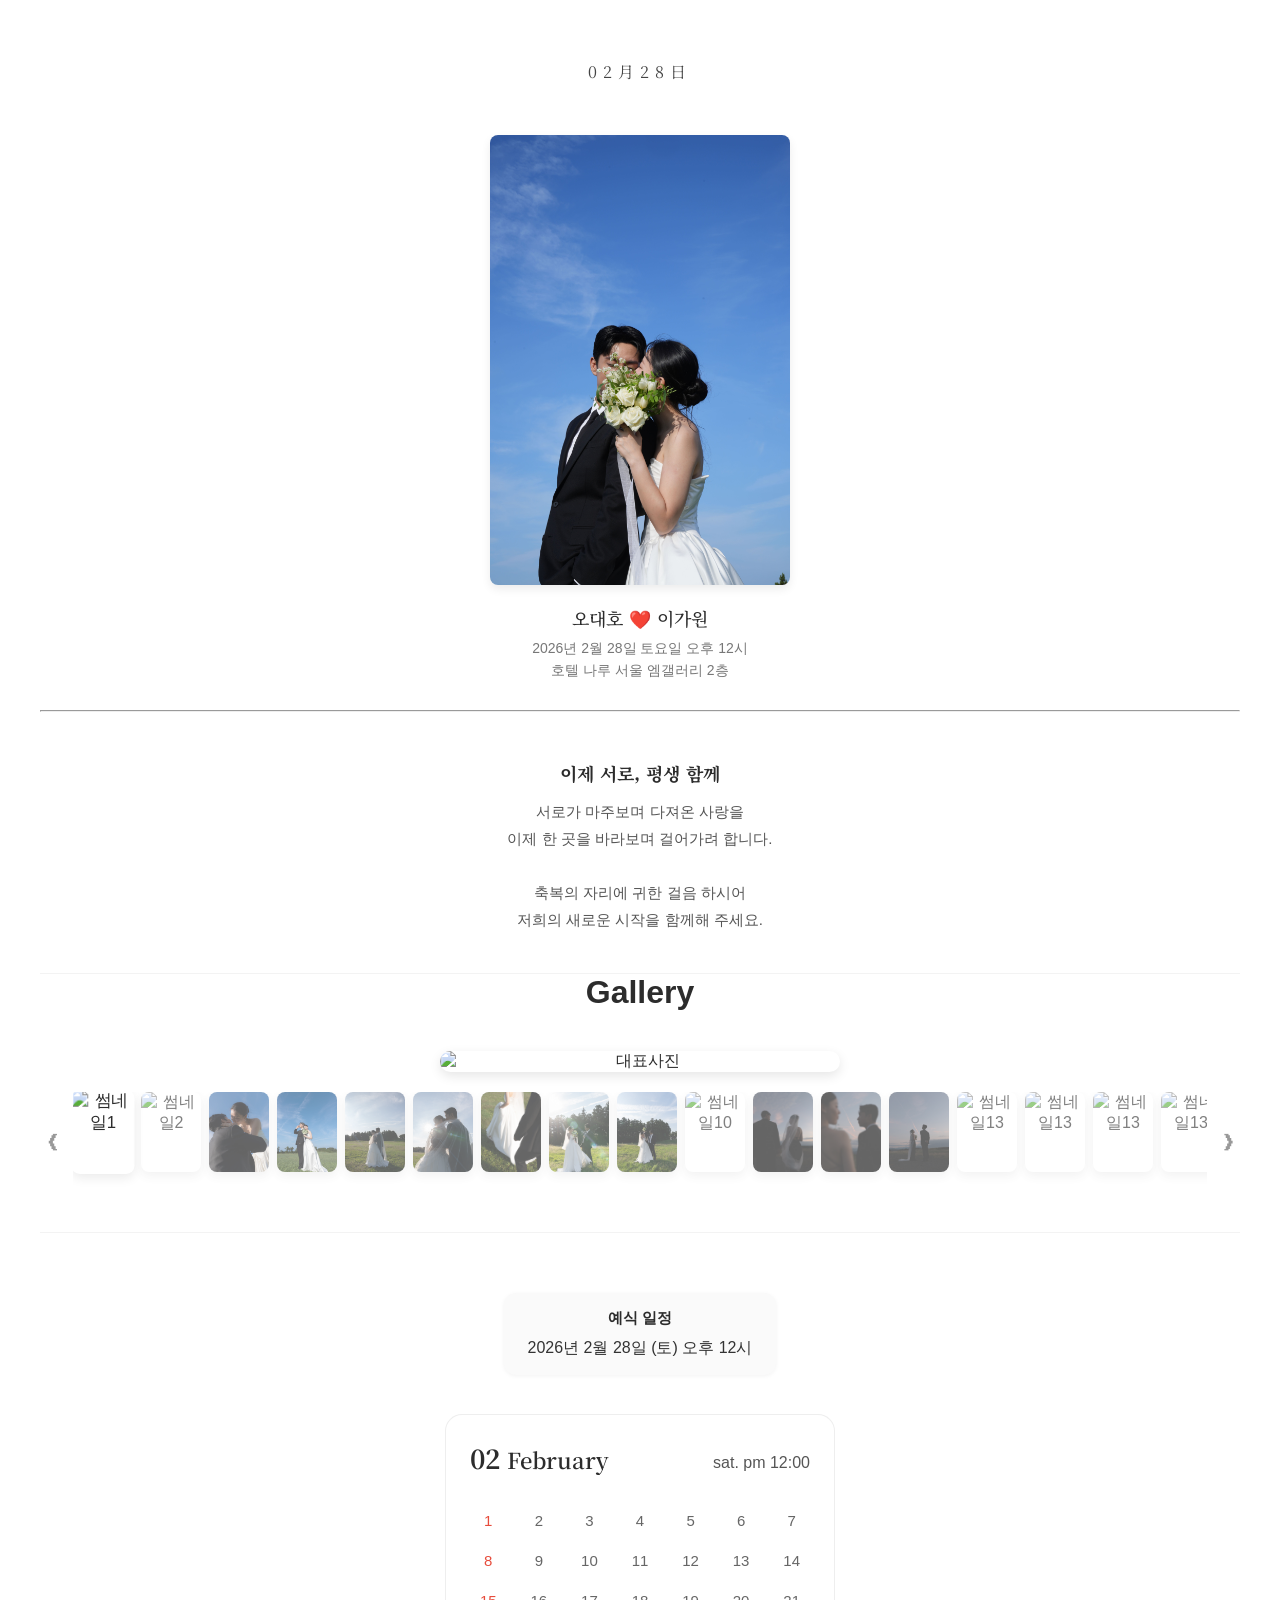
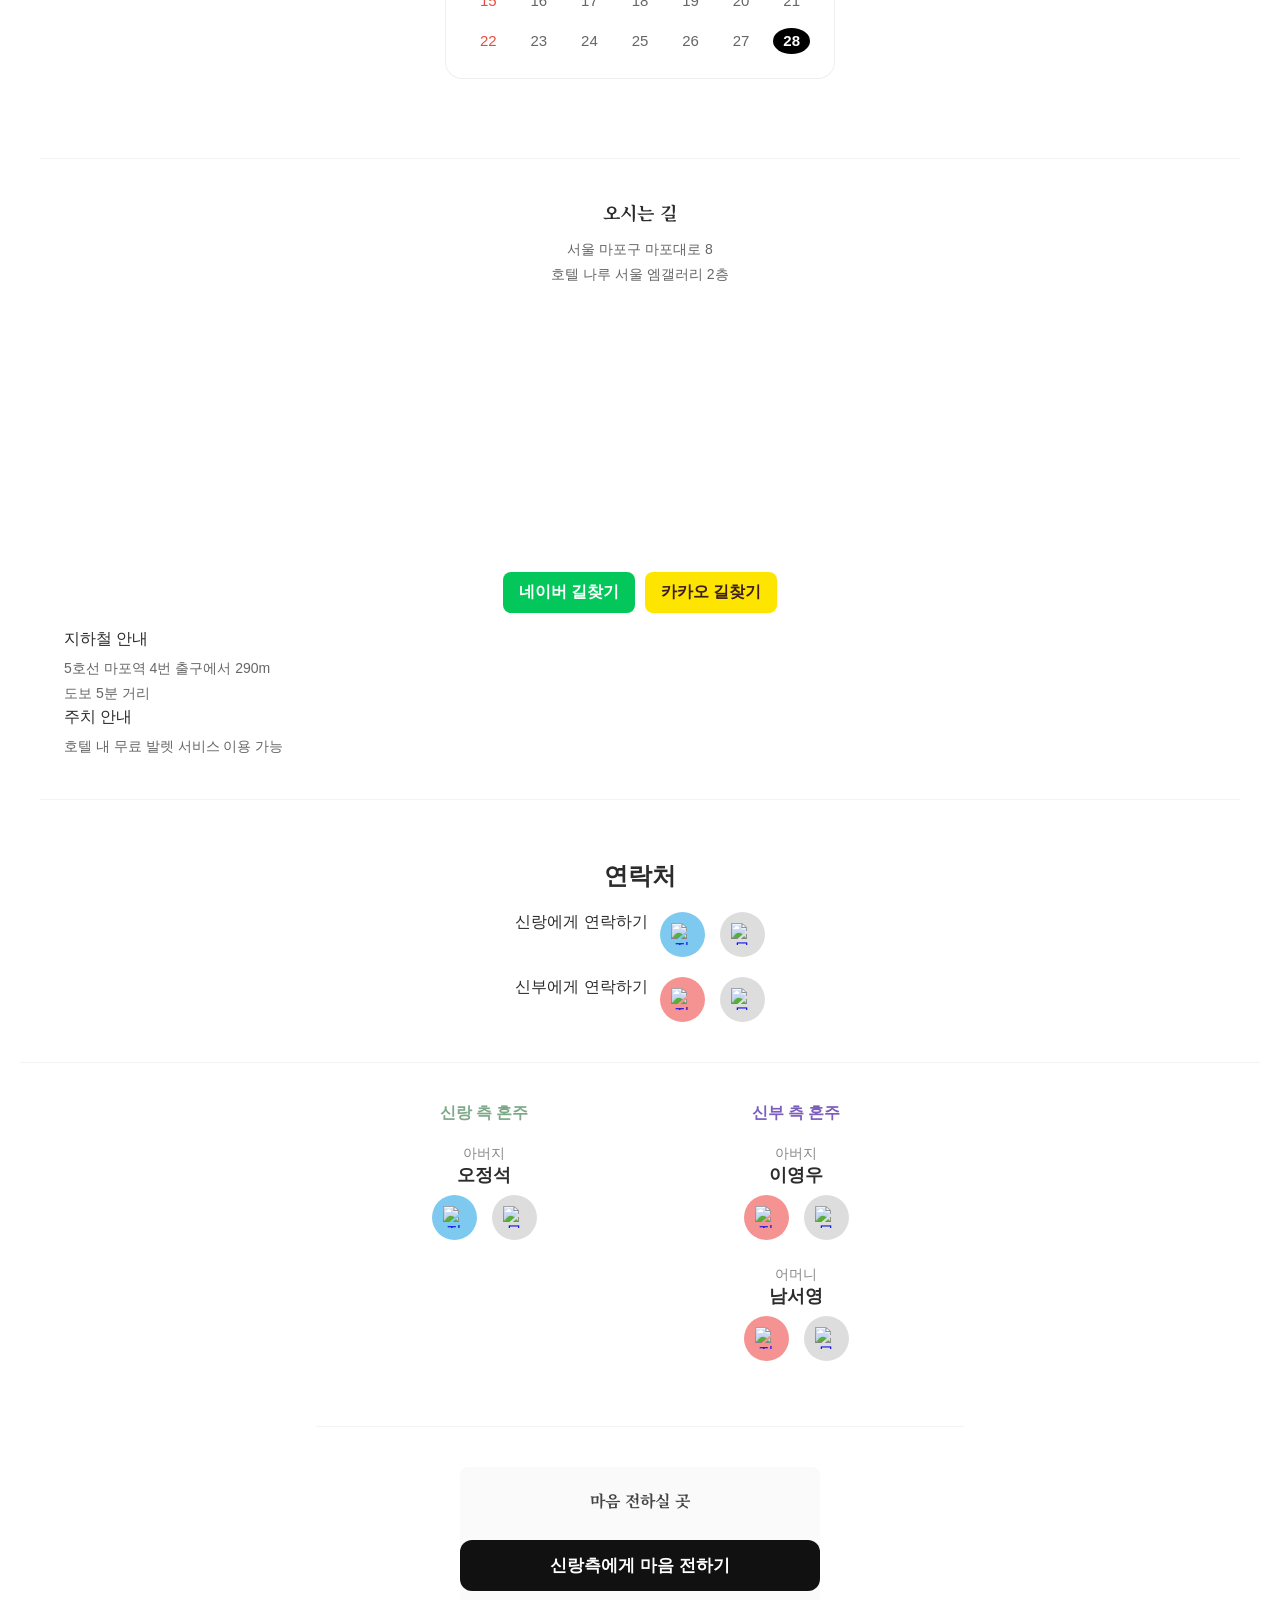
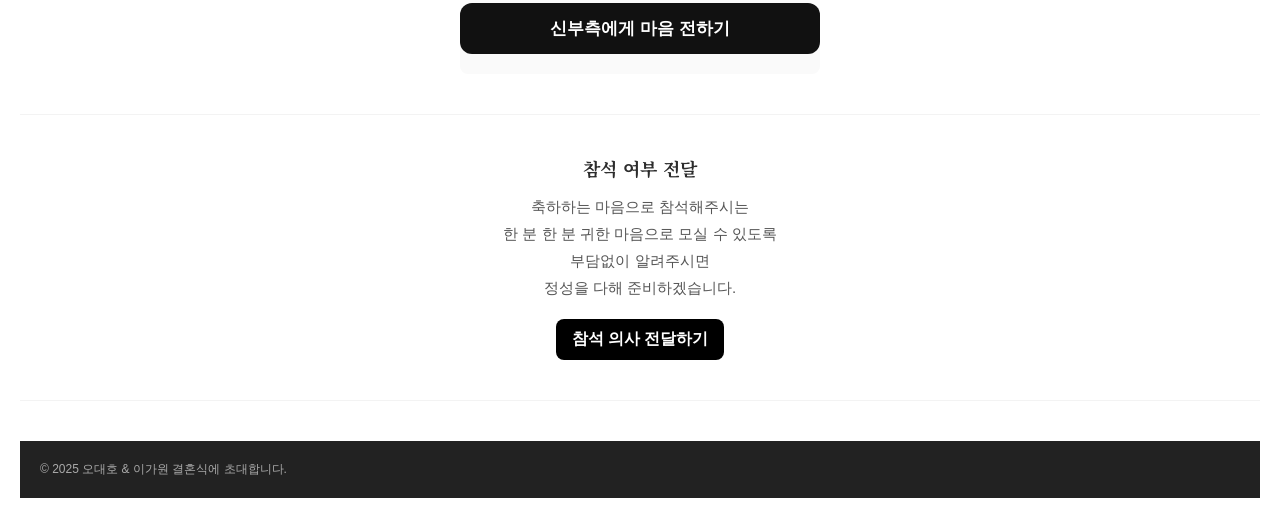
==== index.html @ e4dc505e "Update index.html" ====
<!doctype html>
<html lang="ko">
<head>
  <meta charset="utf-8">
  <meta name="viewport" content="width=device-width,initial-scale=1.0,maximum-scale=1">
  <title>오대호 ❤️ 이가원 결혼식 초대장</title>
  <style>
    
    @import url('https://fonts.googleapis.com/css2?family=Noto+Serif+KR:wght@400;500;600&family=Pretendard:wght@400;500;600&display=swap');
    body {
      margin: 0;
      background-color: #fff;
      font-family: 'Pretendard', 'Noto Serif KR', sans-serif;
      color: #2c2c2c;
      -webkit-font-smoothing: antialiased;
      overflow-x: hidden;
    }
    img { width: 100%; display: block; }
    h1, h2, h3, p { margin: 0; }
 body {
    font-family: "Pretendard", "Noto Sans KR", sans-serif;
    background-color: #fff;
    margin: 0;
    padding: 20px;
  }

  .contact-section {
    display: flex;
    justify-content: space-between;
    max-width: 600px;
    margin: 0 auto;
  }

  .side {
    width: 48%;
    text-align: center;
  }

  .side h3 {
    font-size: 1rem;
    margin-bottom: 20px;
    font-weight: 600;
  }

  .groom-side h3 {
    color: #7da989;
  }

  .bride-side h3 {
    color: #7b5ebd;
  }

  .parent {
    margin-bottom: 25px;
  }

  .parent .role {
    color: #888;
    font-size: 0.9rem;
  }

  .parent .name {
    font-size: 1.1rem;
    font-weight: 600;
    margin-bottom: 8px;
  }

  .icons {
    display: flex;
    justify-content: center;
    gap: 15px;
  }

  .icon {
    width: 45px;
    height: 45px;
    border-radius: 50%;
    display: flex;
    align-items: center;
    justify-content: center;
    cursor: pointer;
  }

  .icon img {
    width: 22px;
    height: 22px;
  }

  .call-blue {
    background-color: #7ec9f0;
  }

  .call-pink {
    background-color: #f59393;
  }

  .msg-gray {
    background-color: #ddd;
  }

  @media (max-width: 480px) {
    .contact-section {
      flex-direction: column;
      gap: 40px;
    }

    .side {
      width: 100%;
    }
  }
    /* 상단 표지 */
    .cover {
      text-align: center;
      padding: 40px 20px 20px;
    }
    .cover .title {

      font-family: 'Noto Serif KR';
      font-size: 16px;
      letter-spacing: 6px;
      color: #444;
      margin: 0 auto 12px;
    }
    .cover img {
      width: 80%;
      max-width: 300px;
      border-radius: 8px;
      box-shadow: 0 4px 10px rgba(0,0,0,0.08);
      margin: 0 auto 20px;
    }
    .cover .names {
      font-family: 'Noto Serif KR';
      font-size: 18px;
      font-weight: 500;
      margin-bottom: 6px;
    }
    .cover .date {
      font-size: 14px;
      color: #777;
      line-height: 1.6;
    }
.calendar-section {
  display: flex;
  justify-content: center;
  margin: 40px 0;
}
.calendar-box {
  background: #fff;
  border-radius: 16px;
  box-shadow: 0 0 0 1px #eee;
  padding: 24px;
  max-width: 340px;
  width: 90%;
}
.calendar-header {
  display: flex;
  justify-content: space-between;
  align-items: center;
  margin-bottom: 20px;
}
.calendar-header h2 {
  font-weight: 600;
  font-size: 22px;
}
.calendar-header h2 strong {
  font-size: 26px;
}
.calendar-header span {
  font-size: 16px;
  font-weight: 400;
  color: #555;
}
.calendar-grid {
  display: grid;
  grid-template-columns: repeat(7, 1fr);
  gap: 14px;
  font-size: 15px;
  text-align: center;
  color: #666;
}
.calendar-grid .day {
  font-weight: 600;
  font-size: 13px;
  color: #999;
}
.calendar-grid div {
  height: 26px;
  display: flex;
  align-items: center;
  justify-content: center;
}
.sun {
  color: #e74c3c;
}
.selected {
  background-color: #000;
  color: #fff !important;
  border-radius: 50%;
  font-weight: bold;
}
    /* 소개 */
    section {
      padding: 40px 24px;
      text-align: center;
      border-bottom: 1px solid #f3f3f3;
    }
    section h2 {
      font-family: 'Noto Serif KR';
      font-size: 18px;
      margin-bottom: 12px;
    }
    section p {
      font-size: 15px;
      color: #555;
      line-height: 1.8;
    }

    /* 사진 갤러리 */
  .gallery {
    text-align: center;
    padding: 40px 0;
    border-bottom: 1px solid #f3f3f3;
  }

  .gallery .main-image img {
    width: 85%;
    max-width: 400px;
    border-radius: 12px;
    box-shadow: 0 4px 12px rgba(0,0,0,0.1);
    margin-bottom: 20px;
    transition: all 0.3s ease;
    cursor: pointer;
  }

  .thumbnail-wrapper {
    display: flex;
    align-items: center;
    justify-content: center;
    position: relative;
    gap: 10px;
    width: 100%;
  }

.thumbnails {
  display: flex;
  overflow-x: auto;
  scroll-snap-type: x mandatory;
  scroll-behavior: smooth;
  gap: 8px;
  -webkit-overflow-scrolling: touch;
}

.thumbnails img {
  scroll-snap-align: center;
  flex-shrink: 0;
  width: 60px;
  height: 80px;
  object-fit: cover;
  border-radius: 8px;
  cursor: pointer;
  opacity: 0.6;
  transition: transform 0.2s, opacity 0.2s;
}
.thumbnails img.active {
  opacity: 1;
  transform: scale(1.05);
}

  .thumbnails img:hover,
  .thumbnails img.active {
    opacity: 1;
    transform: scale(1.05);
  }

.thumb-btn {
  background: none;
  border: none;
  font-size: 22px;
  color: #999;
  cursor: pointer;
  transition: color 0.3s;
}

.thumb-btn:hover { color: #333; }

@media (max-width: 480px) {
  .thumbnails img { width: 50px; height: 65px; }
}

  /* Lightbox (전체화면 이미지 팝업) */
  .lightbox {
    display: none;
    position: fixed;
    z-index: 1000;
    left: 0; top: 0;
    width: 100%;
    height: 100%;
    background: rgba(0,0,0,0.9);
    justify-content: center;
    align-items: center;
  }

  .lightbox-content {
    max-width: 90%;
    max-height: 85%;
    border-radius: 10px;
    box-shadow: 0 4px 12px rgba(0,0,0,0.3);
    animation: fadeIn 0.3s ease;
  }

  @keyframes fadeIn {
    from { opacity: 0; transform: scale(0.95); }
    to { opacity: 1; transform: scale(1); }
  }
  

  .close-btn {
    position: absolute;
    top: 30px;
    right: 40px;
    font-size: 32px;
    color: #fff;
    cursor: pointer;
  }

  .nav-btn {
    position: absolute;
    top: 50%;
    transform: translateY(-50%);
    background: none;
    border: none;
    color: #fff;
    font-size: 40px;
    cursor: pointer;
    padding: 0 20px;
  }

  .nav-btn.prev { left: 10px; }
  .nav-btn.next { right: 10px; }

  .nav-btn:hover {
    color: #ddd;
  }

    /* 캘린더 스타일 */
    .calendar {
      background: #fafafa;
      border-radius: 12px;
      width: 240px;
      margin: 20px auto 0;
      padding: 16px;
      text-align: center;
      box-shadow: 0 1px 4px rgba(0,0,0,0.05);
    }
    .calendar h3 {
      font-size: 15px;
      margin-bottom: 10px;
    }
    .calendar .date-text {
      font-size: 16px;
      font-weight: 500;
      color: #333;
    }

    /* 지도 */
    .map iframe {
      width: 100%;
      height: 250px;
      border: none;
      border-radius: 8px;
      margin-top: 15px;
    }
    .map p {
      font-size: 14px;
      color: #666;
      margin-top: 6px;
    }

    /* 버튼 */
      .btn-group {
      display: flex;
      justify-content: center;
      gap: 10px;
      margin: 16px 0;
    }
    .btn {
      border: none;
      padding: 10px 16px;
      border-radius: 8px;
      cursor: pointer;
      color: white;
      font-weight: bold;
      text-decoration: none;
      display: inline-block;
    }
    .naver {background-color: #03c75a;}
    .forms {background-color: black;}
    .kakao {background-color: #fee500; color: #3c1e1e;}
    .contact-btns {
      display: flex;
      justify-content: center;
      gap: 12px;
      margin-top: 20px;
    }
    .contact-btns button {
      border: none;
      border-radius: 20px;
      padding: 10px 24px;
      font-size: 14px;
      color: #fff;
      cursor: pointer;
      font-family: 'Pretendard';
    }
    .call-btn { background: #83bdfd; }
    .msg-btn { background: #f5a2a2; }

    /* 계좌 */
    .account {
      background: #fafafa;
      padding: 24px;
      border-radius: 8px;
      max-width: 360px;
      margin: 0 auto;
      font-size: 14px;
      color: #444;
      line-height: 1.8;
    }
    .account h3 {
      font-family: 'Noto Serif KR';
      font-size: 16px;
      margin-bottom: 12px;
    }

    /* 축하 메시지 */
    .message input, .message textarea {
      width: 100%;
      border: 1px solid #ddd;
      border-radius: 8px;
      padding: 10px;
      margin-bottom: 10px;
      font-family: inherit;
      font-size: 14px;
    }
    .message button {
      width: 100%;
      padding: 12px;
      border: none;
      border-radius: 8px;
      background: #222;
      color: #fff;
      font-size: 15px;
    }

    footer {
      background: #222;
      color: #aaa;
      font-size: 12px;
      padding: 20px;
      margin-top: 40px;
    }
    .account {
  text-align: center;
  padding: 20px 0;
}

.account-btn {
  width: 100%;
  padding: 14px 0;
  margin-top: 12px;
  border: 0;
  border-radius: 12px;
  background: #111;
  color: #fff;
  font-size: 17px;
  font-weight: 600;
  cursor: pointer;
  transition: 0.2s;
}

.account-btn:active {
  transform: scale(0.97);
}

/* ───────── 모달 ───────── */
.modal {
  display: none; /* <-- 반드시 유지해야 함 */
  position: fixed;
  z-index: 9999;
  left: 0;
  top: 0;
  width: 100%;
  height: 100%;
  background: rgba(0,0,0,0.55);
  backdrop-filter: blur(4px);

  /* flex는 스크립트에서 적용됨 */
  justify-content: center;
  align-items: center;
}

/* 모달 박스 */
.modal-content {
  background: #fff;
  padding: 25px 22px;
  width: 88%;
  max-width: 420px;
  border-radius: 18px;
  box-shadow: 0 8px 25px rgba(0,0,0,0.18);
  animation: fadeIn 0.25s ease;
  text-align: center;
}

.close {
  float: right;
  font-size: 30px;
  font-weight: 300;
  cursor: pointer;
  margin-top: -10px;
}

/* 제목 그룹 */
.account-group-title {
  font-size: 17px;
  font-weight: 700;
  margin: 18px 0 10px;
  color: #333;
  text-align: left;
}

/* 박스 */
.account-box {
  background: #fafafa;
  border-radius: 12px;
  padding: 15px;
  margin-bottom: 14px;
  border: 1px solid #e5e5e5;
  text-align: left;
}

.account-box p {
  margin: 4px 0;
  font-size: 15px;
}

.acc-number {
  font-size: 16px;
  font-weight: 700;
  margin-top: 3px;
}

/* 복사 버튼 */
.copy-btn {
  width: 100%;
  margin-top: 10px;
  padding: 10px 0;
  border: none;
  border-radius: 10px;
  background: #eaeaea;
  font-size: 15px;
  cursor: pointer;
  transition: 0.2s;
}

.copy-btn:active {
  transform: scale(0.97);
}

/* 모달 애니메이션 */
@keyframes fadeIn {
  from { opacity: 0; transform: translateY(20px); }
  to   { opacity: 1; transform: translateY(0); }
}
  </style>
</head>
<body>
<div class="cover">
    <div class="title">02月28日</div>
  <div class="cover">
    <img src="./img file/main.jpg" alt="커플사진">
    <div class="names">오대호 ❤️ 이가원</div>
    <div class="date">2026년 2월 28일 토요일 오후 12시<br> 호텔 나루 서울 엠갤러리 2층</div>
  </div>
<HR>
  <section>
    <h2>이제 서로, 평생 함께</h2>
    <p>서로가 마주보며 다져온 사랑을<br>이제 한 곳을 바라보며 걸어가려 합니다.<br><br>
    축복의 자리에 귀한 걸음 하시어 <BR>저희의 새로운 시작을 함께해 주세요.</p>
  </section>
      <h1>Gallery</h1>
<section class="gallery">

  <div class="main-image">
    <img id="mainPhoto" src="./img file/photo1.jpg" alt="대표사진" onclick="openLightbox()">
  </div>

  <div class="thumbnail-wrapper">
    <button class="thumb-btn prev" onclick="scrollThumbnails(-1)">&#10094;</button>
    <div class="thumbnails" id="thumbnails">
      <img src="./img file/photo1.jpg" alt="썸네일1" onclick="changeMain(this)">
      <img src="./img file/photo2.jpg" alt="썸네일2" onclick="changeMain(this)">
      <img src="./img file/photo3.jpg" alt="썸네일3" onclick="changeMain(this)">
      <img src="./img file/photo4.jpg" alt="썸네일4" onclick="changeMain(this)">
      <img src="./img file/photo5.jpg" alt="썸네일5" onclick="changeMain(this)">
      <img src="./img file/photo6.jpg" alt="썸네일6" onclick="changeMain(this)">
      <img src="./img file/photo7.jpg" alt="썸네일7" onclick="changeMain(this)">
      <img src="./img file/photo8.jpg" alt="썸네일8" onclick="changeMain(this)">
      <img src="./img file/photo9.jpg" alt="썸네일9" onclick="changeMain(this)">
      <img src="./img file/photo10.jpg" alt="썸네일10" onclick="changeMain(this)">
      <img src="./img file/photo11.jpg" alt="썸네일11" onclick="changeMain(this)">
      <img src="./img file/photo12.jpg" alt="썸네일12" onclick="changeMain(this)">
      <img src="./img file/photo13.jpg" alt="썸네일13" onclick="changeMain(this)">
      <img src="./img file/photo14.jpg" alt="썸네일13" onclick="changeMain(this)">
      <img src="./img file/photo15.jpg" alt="썸네일13" onclick="changeMain(this)">
      <img src="./img file/photo16.jpg" alt="썸네일13" onclick="changeMain(this)">
      <img src="./img file/photo17.jpg" alt="썸네일13" onclick="changeMain(this)">
      <img src="./img file/photo18.jpg" alt="썸네일13" onclick="changeMain(this)">
      <img src="./img file/photo19.jpg" alt="썸네일13" onclick="changeMain(this)">
      <img src="./img file/photo20.jpg" alt="썸네일13" onclick="changeMain(this)">
      <img src="./img file/photo21.jpg" alt="썸네일13" onclick="changeMain(this)">
      <img src="./img file/photo22.jpg" alt="썸네일13" onclick="changeMain(this)">
      <img src="./img file/photo23.jpg" alt="썸네일13" onclick="changeMain(this)">
      <img src="./img file/photo24.jpg" alt="썸네일13" onclick="changeMain(this)">
      <img src="./img file/photo25.jpg" alt="썸네일13" onclick="changeMain(this)">
      <img src="./img file/photo26.jpg" alt="썸네일13" onclick="changeMain(this)">
      <img src="./img file/photo27.jpg" alt="썸네일13" onclick="changeMain(this)">
      <img src="./img file/photo28.jpg" alt="썸네일13" onclick="changeMain(this)">
      <img src="./img file/photo29.jpg" alt="썸네일13" onclick="changeMain(this)">
      <img src="./img file/photo30.jpg" alt="썸네일13" onclick="changeMain(this)">
      <img src="./img file/photo31.jpg" alt="썸네일13" onclick="changeMain(this)">

      <img src="./img file/photo32.jpg" alt="썸네일13" onclick="changeMain(this)">
    </div>
    <button class="thumb-btn next" onclick="scrollThumbnails(1)">&#10095;</button>
  </div>

  <!-- Lightbox (전체화면 보기) -->
  <div id="lightbox" class="lightbox" onclick="closeLightbox()">
    <span class="close-btn">&times;</span>
    <img id="lightboxImage" class="lightbox-content" alt="확대사진">
    <button class="nav-btn prev" onclick="navigateLightbox(-1, event)">&#10094;</button>
    <button class="nav-btn next" onclick="navigateLightbox(1, event)">&#10095;</button>
  </div>
</section>

  <section>
    <div class="calendar">
      <h3>예식 일정</h3>
      <div class="date-text">2026년 2월 28일 (토) 오후 12시</div>
    </div>
<div class="calendar-section">
  <div class="calendar-box">
    <div class="calendar-header">
      <h2><strong>02</strong> February</h2>
      <span>sat. pm 12:00</span>
    </div>
    <div class="calendar-grid">

      <!-- 2026년 2월 1일은 일요일 -->
      <div class="sun">1</div>
      <div>2</div><div>3</div><div>4</div><div>5</div><div>6</div><div>7</div>
      <div class="sun">8</div>
      <div>9</div><div>10</div><div>11</div><div>12</div><div>13</div><div>14</div>
      <div class="sun">15</div>
      <div>16</div><div>17</div><div>18</div><div>19</div><div>20</div><div>21</div>
      <div class="sun">22</div>
      <div>23</div><div>24</div><div>25</div><div>26</div><div>27</div>
      <div class="selected">28</div>
    </div>
  </div>
</section>


  <section class="map">
    <h2>오시는 길</h2>
    <p>서울 마포구 마포대로 8<br>호텔 나루 서울 엠갤러리 2층</p>
 <iframe src="https://www.google.com/maps/embed?pb=!1m18!1m12!1m3!1d3163.7585795531263!2d126.94169181196227!3d37.5371878719297!2m3!1f0!2f0!3f0!3m2!1i1024!2i768!4f13.1!3m3!1m2!1s0x357c990e87646059%3A0xd66235e87e1af8e3!2z7Zi47YWUIOuCmOujqCDshJzsmrgg7Jeg6rCk65-s66asIOyVsOuwsOyEnOuNlA!5e0!3m2!1sko!2skr!4v1760876485851!5m2!1sko!2skr" allowfullscreen="" loading="lazy" referrerpolicy="no-referrer-when-downgrade"></iframe>
          <div class="btn-group">
          <a class="btn naver" target="_blank"
            href="https://map.naver.com/v5/directions/-/14136330.452653716,4511642.906872074,%ED%98%B8%ED%85%94%EB%82%98%EB%A3%A8%20%EC%84%9C%EC%9A%B8%20%EC%97%A0%EA%B0%A4%EB%9F%AC%EB%A6%AC,1146592039,PLACE_POI/-/car?c=15,0,0,0,dh">네이버 길찾기</a>
          <a class="btn kakao" target="_blank"
            href="https://map.kakao.com/link/to/호텔나루서울엠갤러리,37.526016,126.992560">카카오 길찾기</a>
        </div>          
        <div style="text-align: left;">지하철 안내    
        <p>5호선 마포역 4번 출구에서 290m <br>도보 5분 거리</p></div>    
            <div style="text-align: left;">주치 안내    
        <p>호텔 내 무료 발렛 서비스 이용 가능</p></div>    
</div>
      <section><h1>연락처</h1>
    <div class="contact-btns">
      신랑에게 연락하기
      <div class="icons">
        <a href="tel:01027005308" class="icon call-blue">
          <img src="https://cdn-icons-png.flaticon.com/512/724/724664.png" alt="전화">
        </a>
        <a href="sms:01027005308" class="icon msg-gray">
          <img src="https://cdn-icons-png.flaticon.com/512/2462/2462719.png" alt="문자">
        </a>
      </div>
    </div>
        <div class="contact-btns">
      신부에게 연락하기
      <div class="icons">
        <a href="tel:01075340012" class="icon call-pink">
          <img src="https://cdn-icons-png.flaticon.com/512/724/724664.png" alt="전화">
        </a>
        <a href="sms:01075340012" class="icon msg-gray">
          <img src="https://cdn-icons-png.flaticon.com/512/2462/2462719.png" alt="문자">
        </a>
      </div>
    </div>
  </section>
  <section class="contact-section">
  <!-- 신랑측 -->
  <div class="side groom-side">
    <h3>신랑 측 혼주</h3>

    <div class="parent">
      <div class="role">아버지</div>
      <div class="name">오정석</div>
      <div class="icons">
        <a href="tel:01037695308" class="icon call-blue">
          <img src="https://cdn-icons-png.flaticon.com/512/724/724664.png" alt="전화">
        </a>
        <a href="sms:01037695308" class="icon msg-gray">
          <img src="https://cdn-icons-png.flaticon.com/512/2462/2462719.png" alt="문자">
        </a>
      </div>
    </div>
  </div>

  <!-- 신부측 -->
  <div class="side bride-side">
    <h3>신부 측 혼주</h3>

    <div class="parent">
      <div class="role">아버지</div>
      <div class="name">이영우</div>
      <div class="icons">
        <a href="tel:01030572200" class="icon call-pink">
          <img src="https://cdn-icons-png.flaticon.com/512/724/724664.png" alt="전화">
        </a>
        <a href="sms:01030572200" class="icon msg-gray">
          <img src="https://cdn-icons-png.flaticon.com/512/2462/2462719.png" alt="문자">
        </a>
      </div>
    </div>

    <div class="parent">
      <div class="role">어머니</div>
      <div class="name">남서영</div>
      <div class="icons">
        <a href="tel:01075932100" class="icon call-pink">
          <img src="https://cdn-icons-png.flaticon.com/512/724/724664.png" alt="전화">
        </a>
        <a href="sms:01075932100" class="icon msg-gray">
          <img src="https://cdn-icons-png.flaticon.com/512/2462/2462719.png" alt="문자">
        </a>
      </div>
    </div>
  </div>
</section>

<section>
  <div class="account">
    <h3>마음 전하실 곳</h3>

    <!-- 신랑측 버튼 -->
    <button class="account-btn" onclick="openModal('groomModal')">
      신랑측에게 마음 전하기
    </button>

    <!-- 신부측 버튼 -->
    <button class="account-btn" onclick="openModal('brideModal')">
      신부측에게 마음 전하기
    </button>
  </div>
</section>
<!-- =======================
      🔹 신랑측 모달
======================= -->
<div id="groomModal" class="modal">
  <div class="modal-content">
    <span class="close" onclick="closeModal('groomModal')">&times;</span>
    <h3>신랑측 계좌</h3>

    <!-- 혼주 -->
    <div class="account-group-title">혼주 계좌</div>

    <div class="account-box">
      <p><strong>아버님</strong></p>
      <p>KB국민 (예금주: 오정석)</p>
      <p class="acc-number">02724-03-73093</p>
      <button class="copy-btn" onclick="copyText('027240373093')">계좌번호 복사</button>
    </div>

    <!-- 신랑 -->
    <div class="account-group-title">신랑 계좌</div>

    <div class="account-box">
      <p>KB국민 (예금주: 오대호)</p>
      <p class="acc-number">053602-04-206251</p>
      <button class="copy-btn" onclick="copyText('05360204206251')">계좌번호 복사</button>
    </div>
  </div>
</div>



<!-- =======================
      🔹 신부측 모달 (업데이트)
======================= -->
<div id="brideModal" class="modal">
  <div class="modal-content">
    <span class="close" onclick="closeModal('brideModal')">&times;</span>
    <h3>신부측 계좌</h3>

    <!-- 혼주 -->
    <div class="account-group-title">혼주 계좌</div>

    <div class="account-box">
      <p><strong>아버님</strong></p>
      <p>신한은행 (예금주: 이영우)</p>
      <p class="acc-number">602-04-455295</p>
      <button class="copy-btn" onclick="copyText('60204455295')">계좌번호 복사</button>
    </div>

    <div class="account-box">
      <p><strong>어머님</strong></p>
      <p>우리은행 (예금주: 남서영)</p>
      <p class="acc-number">331-183350-02-001</p>
      <button class="copy-btn" onclick="copyText('33118335002001')">계좌번호 복사</button>
    </div>

    <!-- 신부 -->
    <div class="account-group-title">신부 계좌</div>

    <div class="account-box">
      <p>하나은행 (예금주: 이가원)</p>
      <p class="acc-number">412-910616-53807</p>
      <button class="copy-btn" onclick="copyText('41291061653807')">계좌번호 복사</button>
    </div>
  </div>
</div>
<section>
    <h2>참석 여부 전달</h2>
    <P>축하하는 마음으로 참석해주시는 <BR>한 분 한 분
    귀한 마음으로 모실 수 있도록<BR>
    부담없이 알려주시면 <BR>정성을 다해 준비하겠습니다.</P><br>
          <a class="btn forms" target="_blank"
        href="https://docs.google.com/forms/d/e/1FAIpQLSfdIqXxTsbvdxIrqFYMIcaDH6TmP2vdmgzLlbPBLBoMMQbSOg/viewform?usp=dialog">참석 의사 전달하기</a></section>

  <footer>
    © 2025 오대호 & 이가원 결혼식에 초대합니다.
  </footer>

</body>
</html>
<script>
  let currentIndex = 0;
  const images = Array.from(document.querySelectorAll('.thumbnails img'));

  // 대표사진 변경
function changeMain(el) {
  const main = document.getElementById('mainPhoto');
  main.src = el.src;
  document.querySelectorAll('.thumbnails img').forEach(img => img.classList.remove('active'));
  el.classList.add('active');
  currentIndex = images.indexOf(el);
  // 모바일에서는 썸네일이 화면 가운데 오도록 스크롤
  el.scrollIntoView({ behavior: 'smooth', inline: 'center' });
}

  // 썸네일 좌우 이동
function scrollThumbnails(direction) {
  const container = document.getElementById('thumbnails');
  const scrollAmount = container.clientWidth * 0.6; // 화면 비율에 맞춰 이동
  container.scrollBy({
    left: direction * scrollAmount,
    behavior: 'smooth'
  });
}
  // 라이트박스 열기
function openLightbox() {
  const lightbox = document.getElementById('lightbox');
  const lightboxImage = document.getElementById('lightboxImage');
  lightboxImage.src = document.getElementById('mainPhoto').src;
  lightbox.style.display = 'flex';
}


  // 라이트박스 닫기
function closeLightbox() {
  document.getElementById('lightbox').style.display = 'none';
}

  // 라이트박스 내 이미지 이동
function navigateLightbox(direction, event) {
  event.stopPropagation();
  currentIndex += direction;
  if (currentIndex < 0) currentIndex = images.length - 1;
  if (currentIndex >= images.length) currentIndex = 0;
  const lightboxImage = document.getElementById('lightboxImage');
  lightboxImage.src = images[currentIndex].src;
  changeMain(images[currentIndex]);
}

  // 첫 번째 썸네일 활성화
  document.addEventListener("DOMContentLoaded", () => {
    const firstThumb = document.querySelector(".thumbnails img");
    if (firstThumb) firstThumb.classList.add("active");
  });

function openModal(id) {
  const modal = document.getElementById(id);
  modal.style.display = "flex";   // flex로 변경
}
function closeModal(id) {
  document.getElementById(id).style.display = "none";
}

function copyText(value) {
  navigator.clipboard.writeText(value);
  alert("계좌번호가 복사되었습니다.");
}
</script>
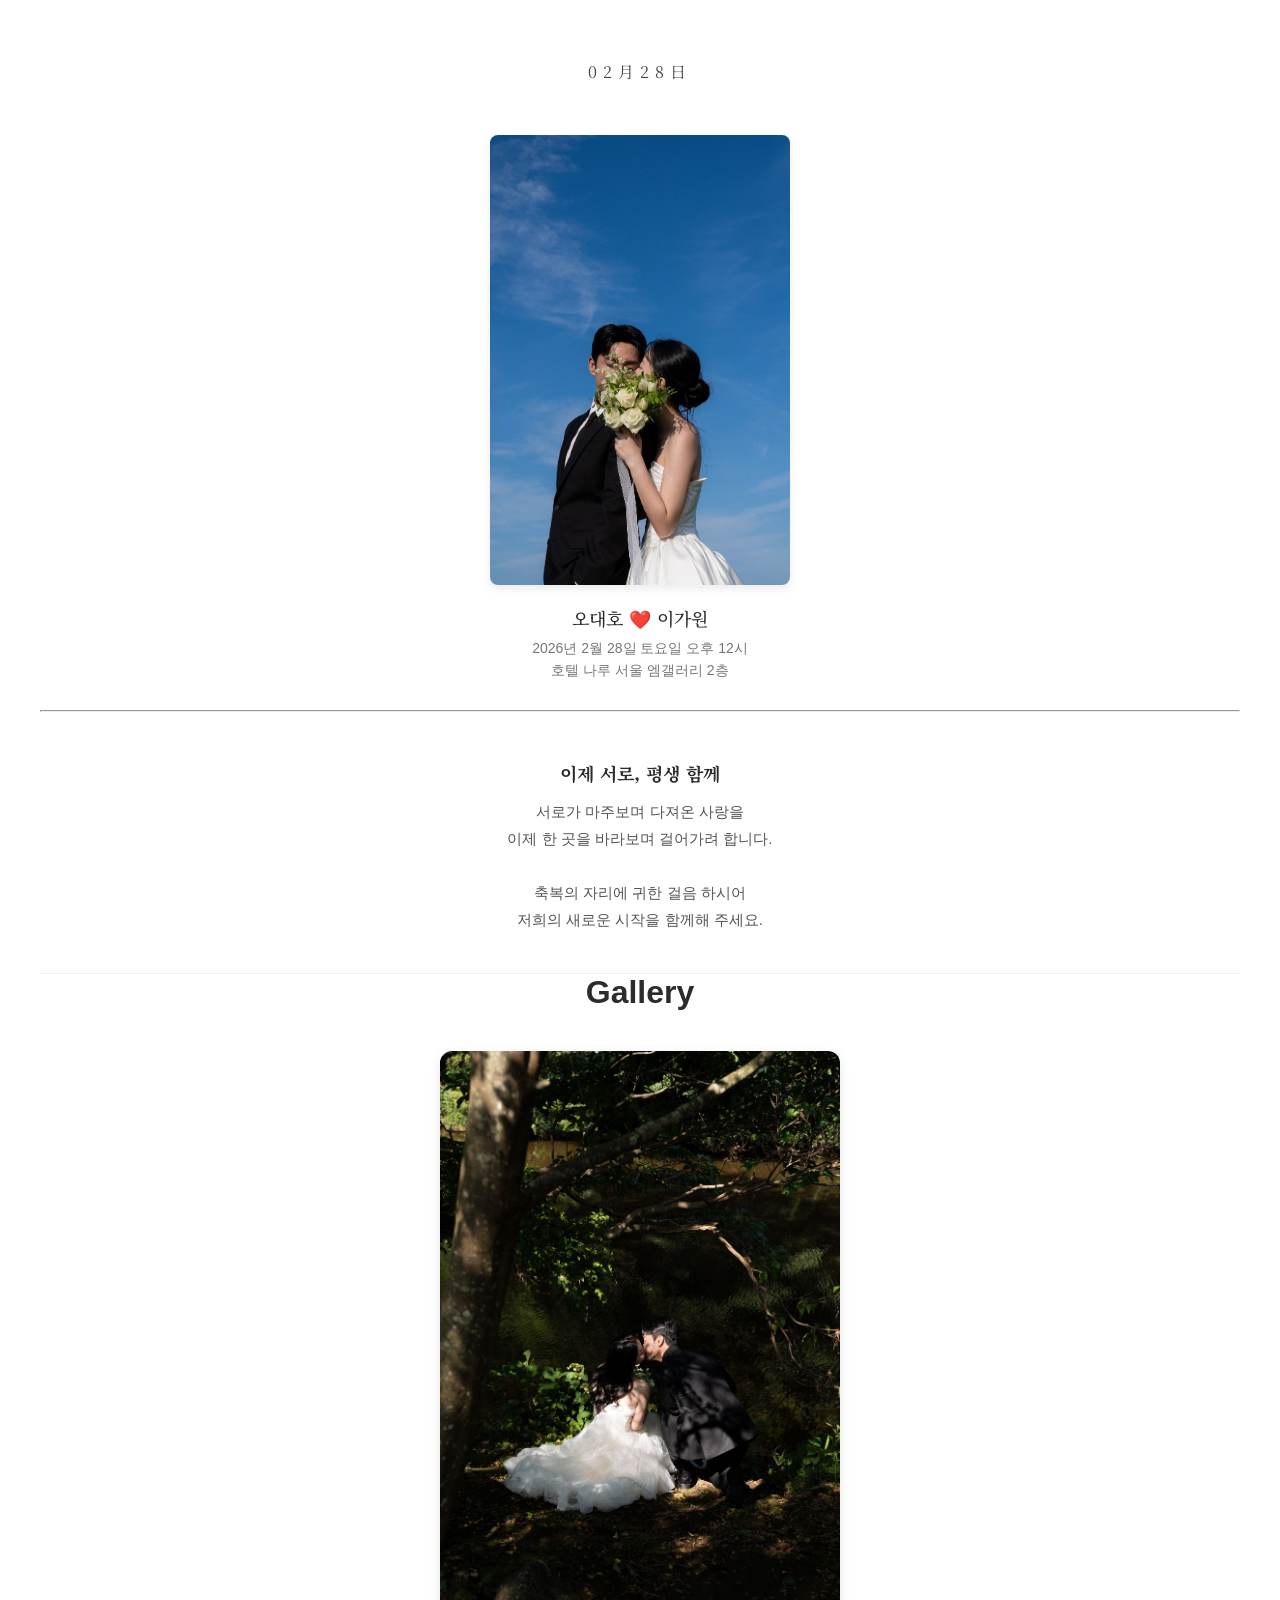
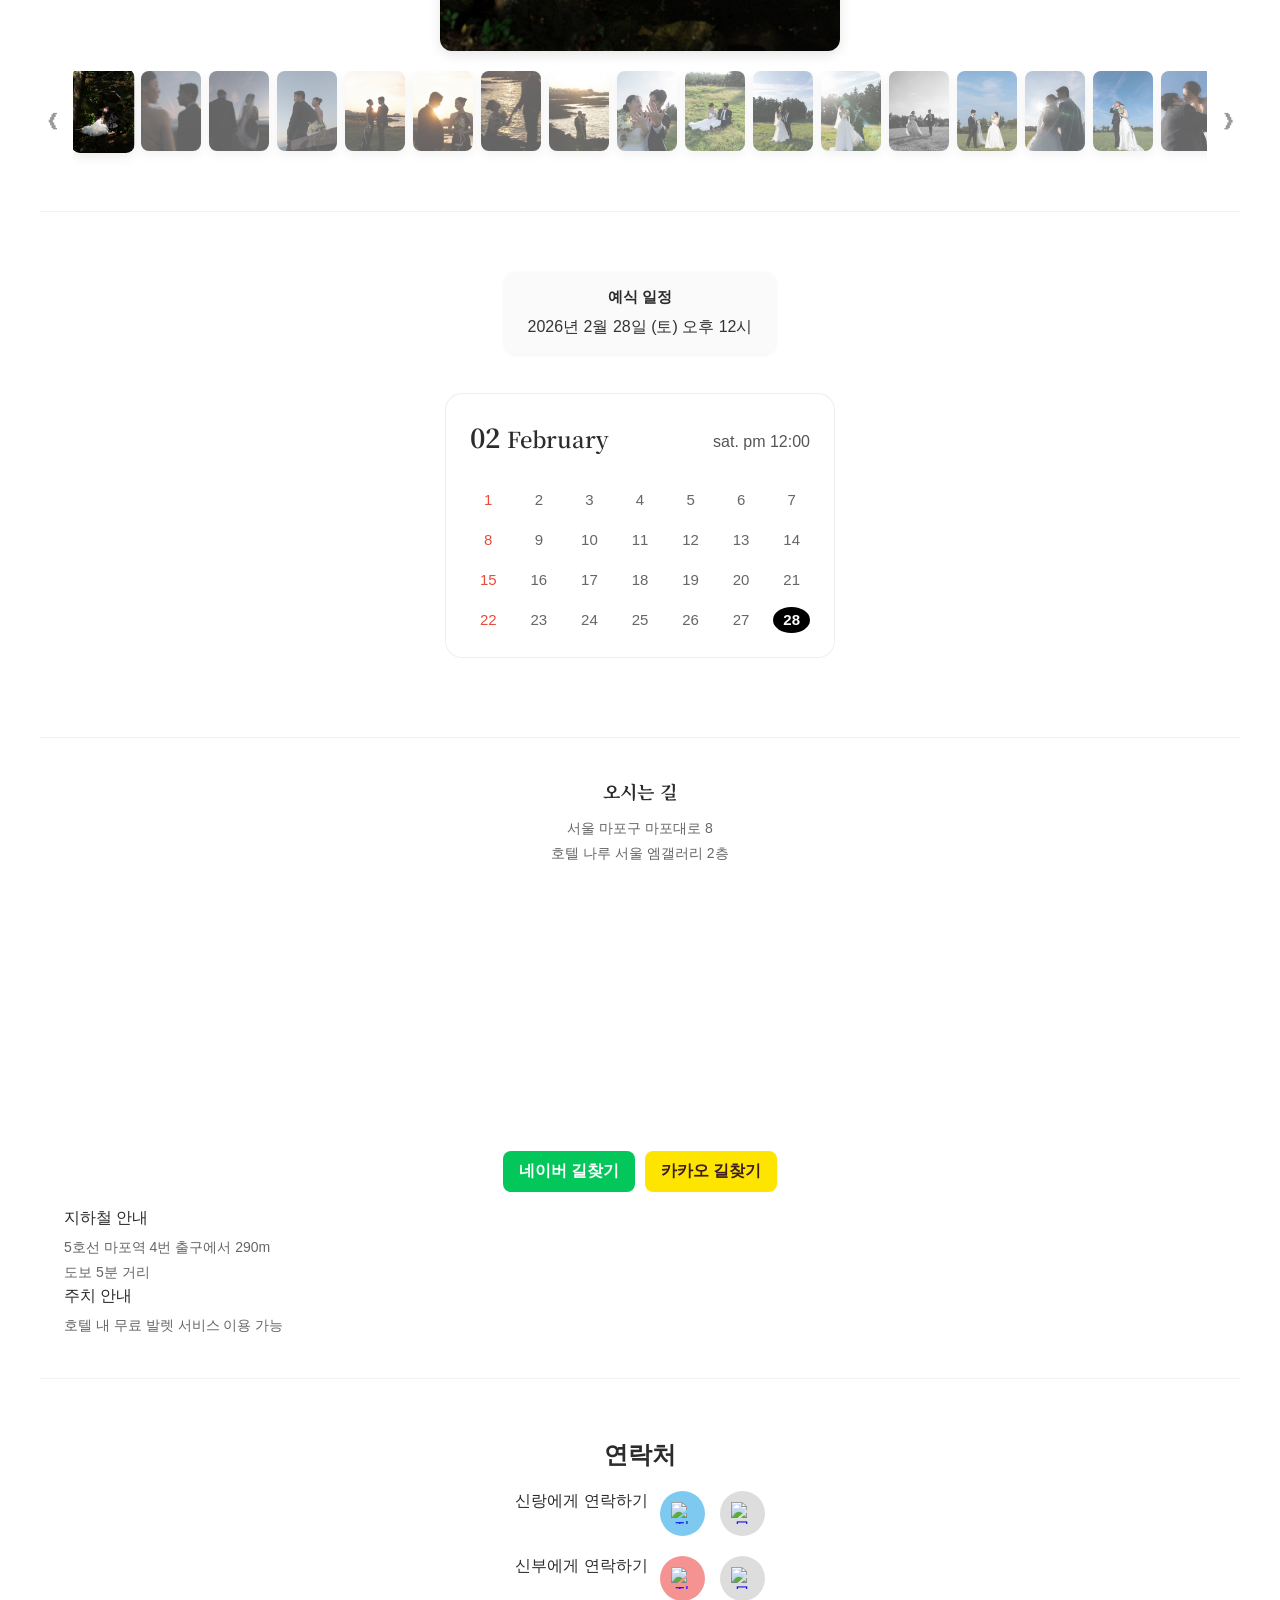
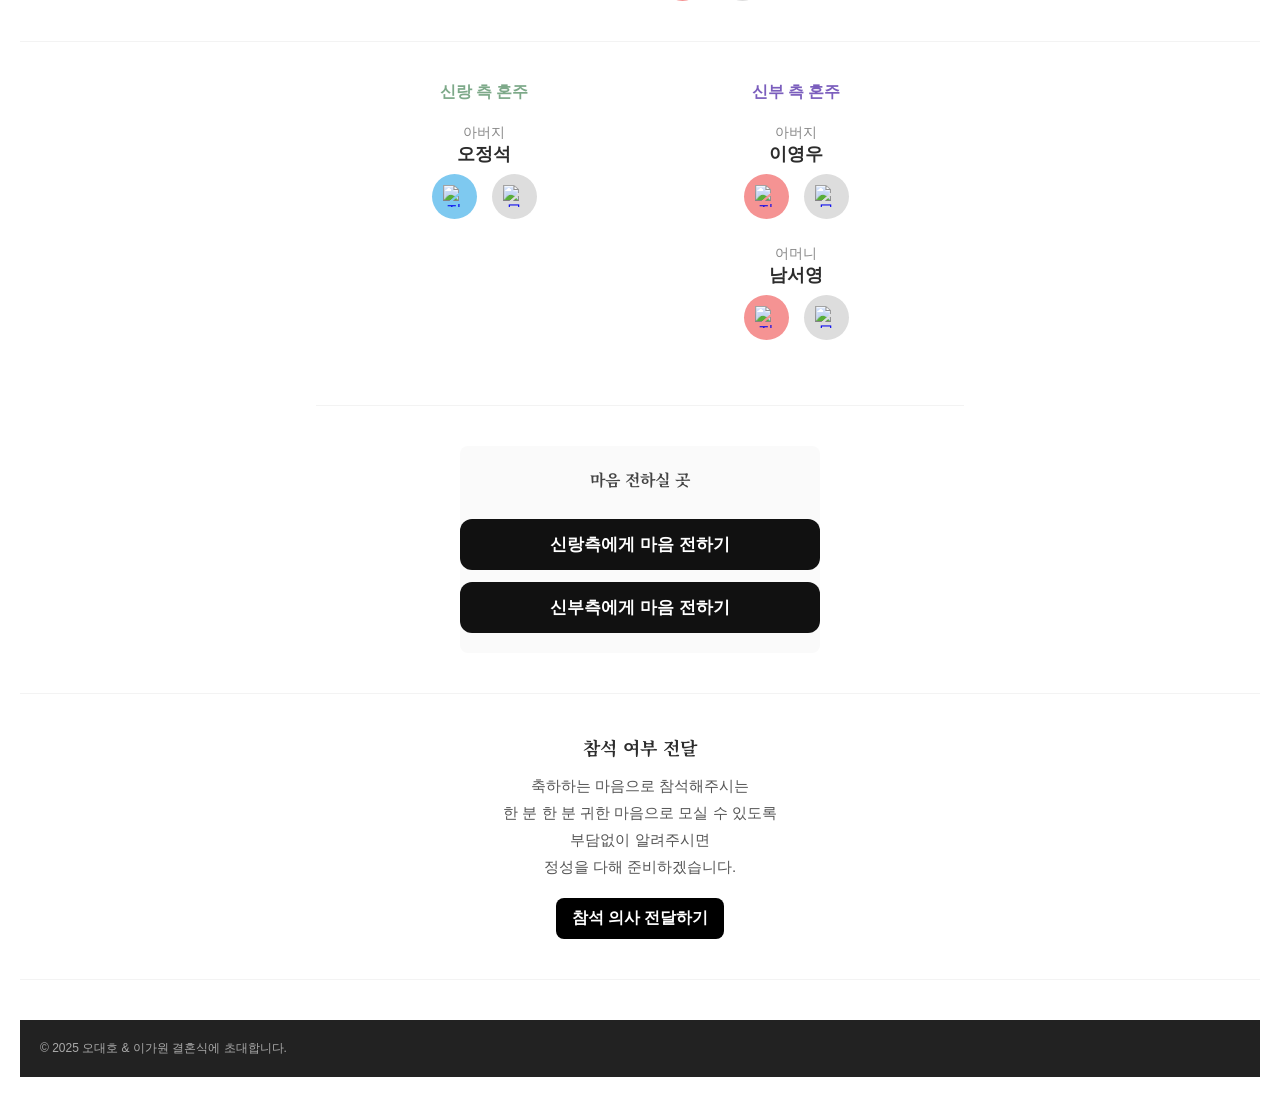
==== commit 7178efce: "Update index.html" ====
--- a/index.html
+++ b/index.html
@@ -590,14 +590,13 @@
 <section class="gallery">
 
   <div class="main-image">
-    <img id="mainPhoto" src="./img file/photo1.jpg" alt="대표사진" onclick="openLightbox()">
+    <img id="mainPhoto" src="./img file/photo2.jpg" alt="대표사진" onclick="openLightbox()">
   </div>
 
   <div class="thumbnail-wrapper">
     <button class="thumb-btn prev" onclick="scrollThumbnails(-1)">&#10094;</button>
     <div class="thumbnails" id="thumbnails">
-      <img src="./img file/photo1.jpg" alt="썸네일1" onclick="changeMain(this)">
-      <img src="./img file/photo2.jpg" alt="썸네일2" onclick="changeMain(this)">
+      <img src="./img file/photo2.jpg" alt="썸네일1" onclick="changeMain(this)">
       <img src="./img file/photo3.jpg" alt="썸네일3" onclick="changeMain(this)">
       <img src="./img file/photo4.jpg" alt="썸네일4" onclick="changeMain(this)">
       <img src="./img file/photo5.jpg" alt="썸네일5" onclick="changeMain(this)">
@@ -620,15 +619,6 @@
       <img src="./img file/photo22.jpg" alt="썸네일13" onclick="changeMain(this)">
       <img src="./img file/photo23.jpg" alt="썸네일13" onclick="changeMain(this)">
       <img src="./img file/photo24.jpg" alt="썸네일13" onclick="changeMain(this)">
-      <img src="./img file/photo25.jpg" alt="썸네일13" onclick="changeMain(this)">
-      <img src="./img file/photo26.jpg" alt="썸네일13" onclick="changeMain(this)">
-      <img src="./img file/photo27.jpg" alt="썸네일13" onclick="changeMain(this)">
-      <img src="./img file/photo28.jpg" alt="썸네일13" onclick="changeMain(this)">
-      <img src="./img file/photo29.jpg" alt="썸네일13" onclick="changeMain(this)">
-      <img src="./img file/photo30.jpg" alt="썸네일13" onclick="changeMain(this)">
-      <img src="./img file/photo31.jpg" alt="썸네일13" onclick="changeMain(this)">
-
-      <img src="./img file/photo32.jpg" alt="썸네일13" onclick="changeMain(this)">
     </div>
     <button class="thumb-btn next" onclick="scrollThumbnails(1)">&#10095;</button>
   </div>
@@ -924,3 +914,4 @@
 }
 </script>
 
+
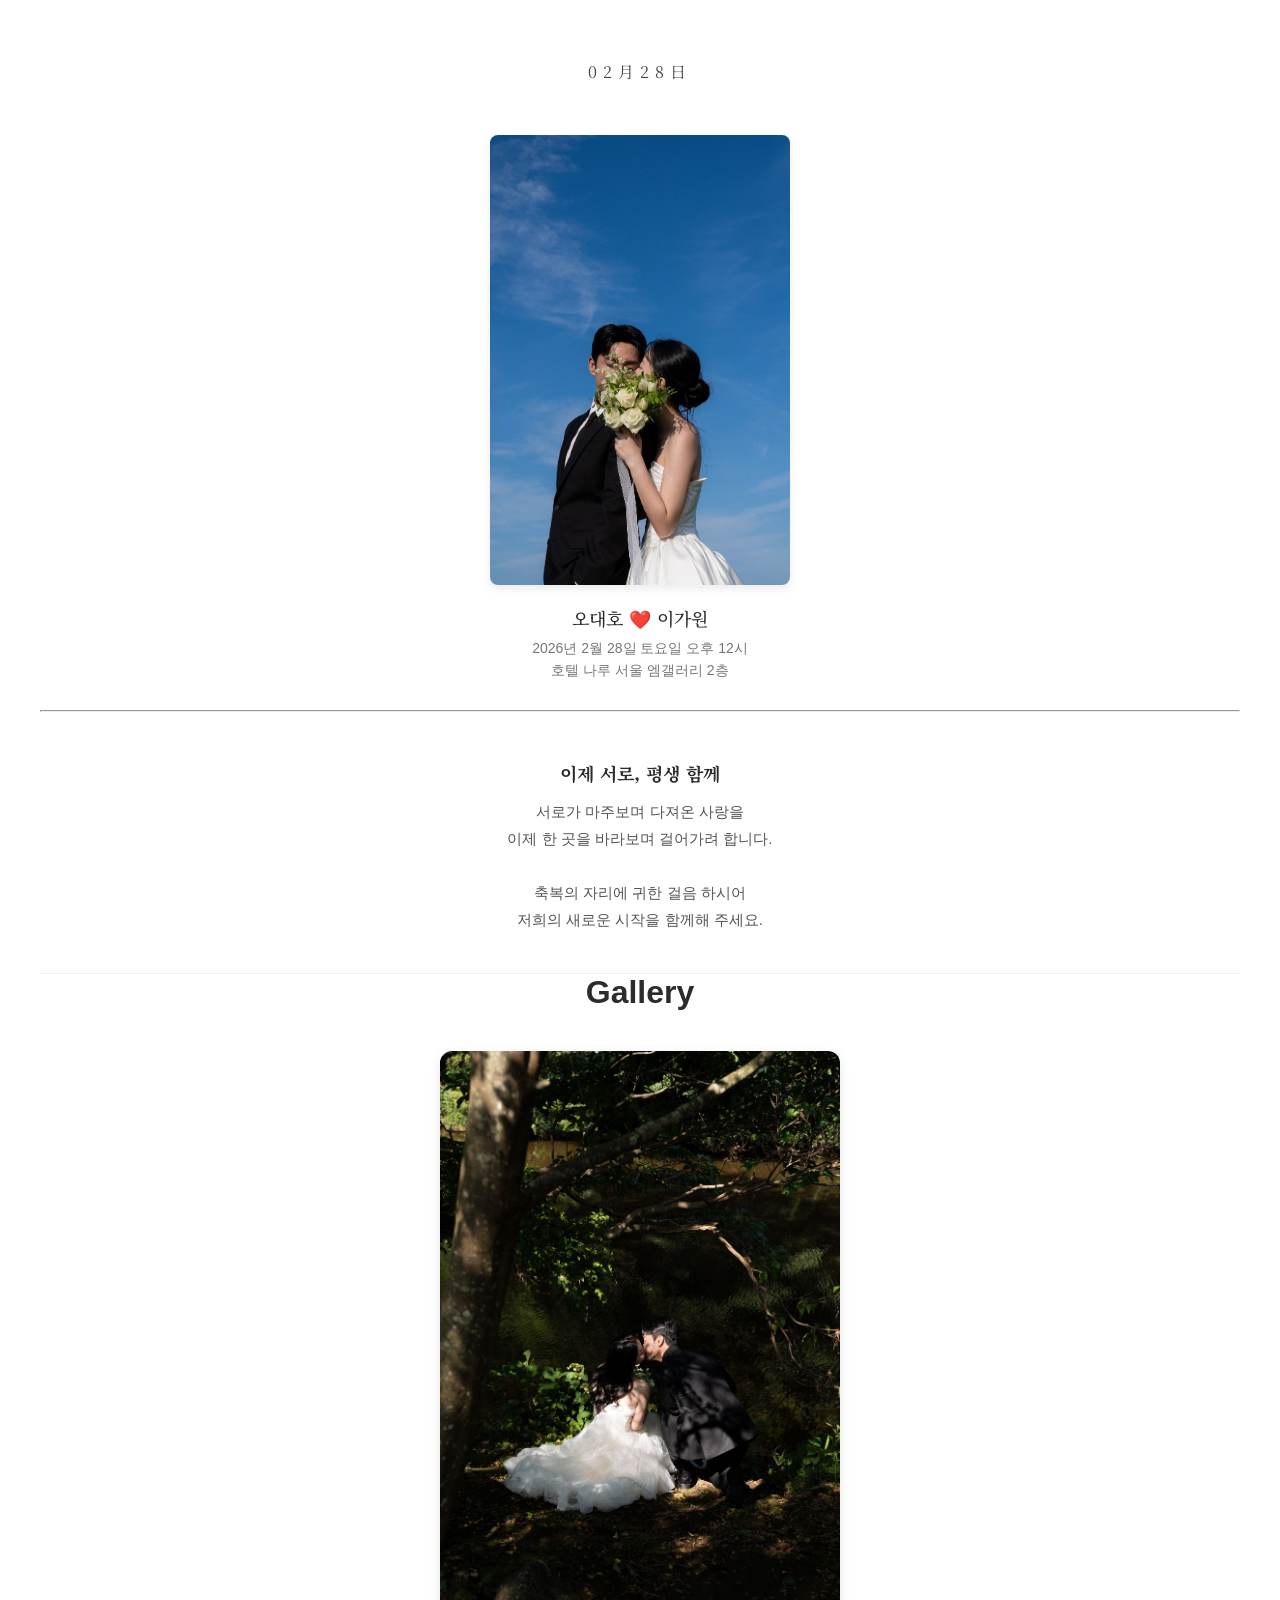
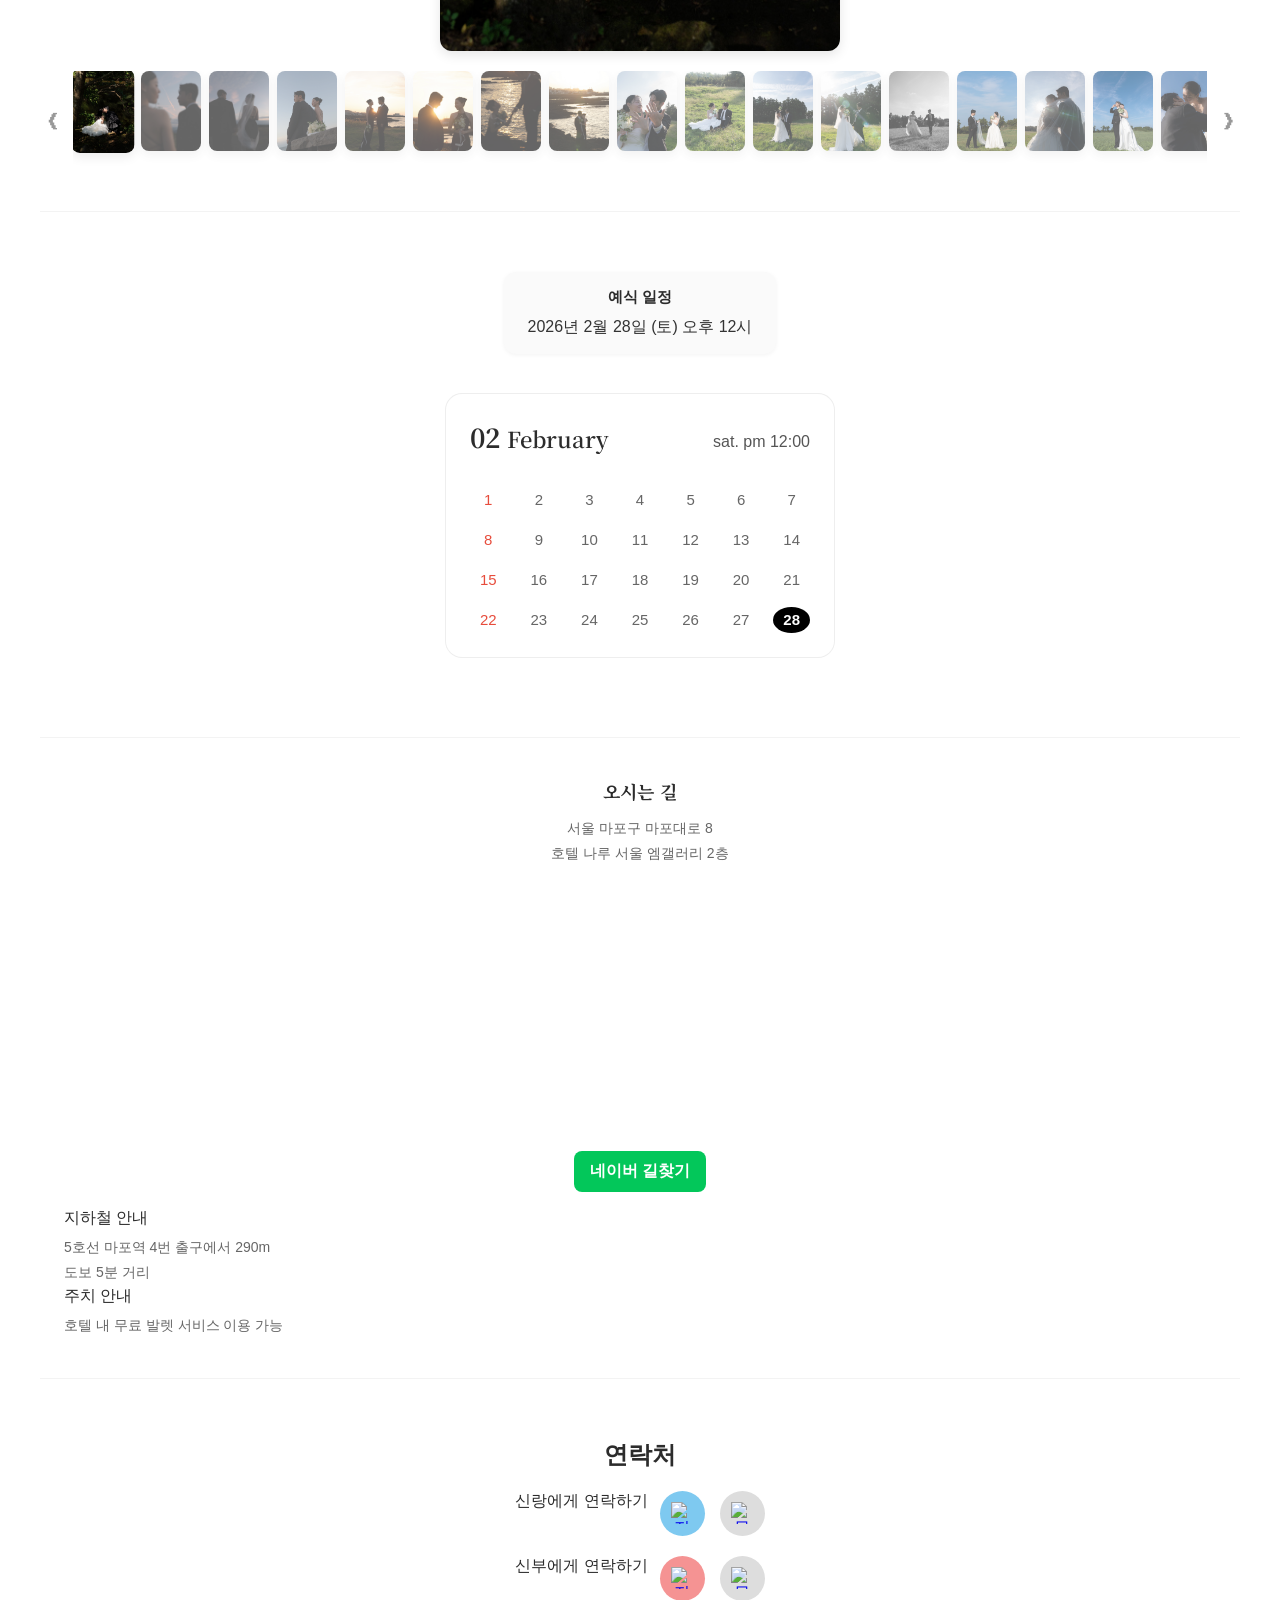
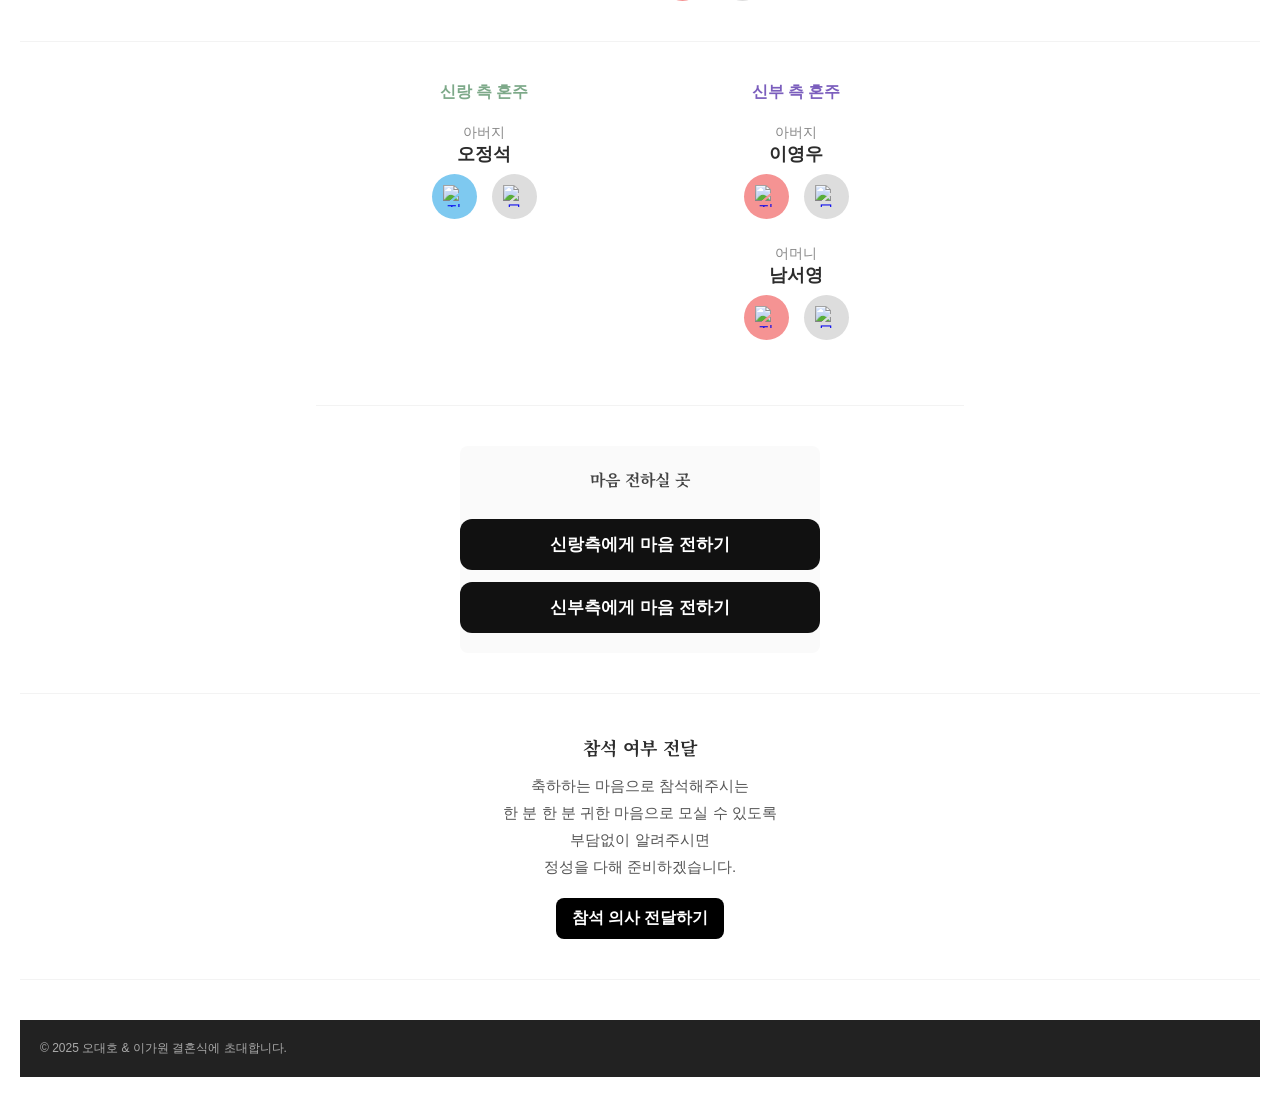
==== commit bd7a4e04: "Update index.html" ====
--- a/index.html
+++ b/index.html
@@ -666,9 +666,7 @@
  <iframe src="https://www.google.com/maps/embed?pb=!1m18!1m12!1m3!1d3163.7585795531263!2d126.94169181196227!3d37.5371878719297!2m3!1f0!2f0!3f0!3m2!1i1024!2i768!4f13.1!3m3!1m2!1s0x357c990e87646059%3A0xd66235e87e1af8e3!2z7Zi47YWUIOuCmOujqCDshJzsmrgg7Jeg6rCk65-s66asIOyVsOuwsOyEnOuNlA!5e0!3m2!1sko!2skr!4v1760876485851!5m2!1sko!2skr" allowfullscreen="" loading="lazy" referrerpolicy="no-referrer-when-downgrade"></iframe>
           <div class="btn-group">
           <a class="btn naver" target="_blank"
-            href="https://map.naver.com/v5/directions/-/14136330.452653716,4511642.906872074,%ED%98%B8%ED%85%94%EB%82%98%EB%A3%A8%20%EC%84%9C%EC%9A%B8%20%EC%97%A0%EA%B0%A4%EB%9F%AC%EB%A6%AC,1146592039,PLACE_POI/-/car?c=15,0,0,0,dh">네이버 길찾기</a>
-          <a class="btn kakao" target="_blank"
-            href="https://map.kakao.com/link/to/호텔나루서울엠갤러리,37.526016,126.992560">카카오 길찾기</a>
+            href="https://map.naver.com/p/directions/-/14131372.6421146,4514287.4718012,%ED%98%B8%ED%85%94%20%EB%82%98%EB%A3%A8%20%EC%84%9C%EC%9A%B8%20%EC%97%A0%EA%B0%A4%EB%9F%AC%EB%A6%AC,1923905766,PLACE_POI/-/car?c=15.00,0,0,0,dh">네이버 길찾기</a>
         </div>          
         <div style="text-align: left;">지하철 안내    
         <p>5호선 마포역 4번 출구에서 290m <br>도보 5분 거리</p></div>    
@@ -856,8 +854,7 @@
   document.querySelectorAll('.thumbnails img').forEach(img => img.classList.remove('active'));
   el.classList.add('active');
   currentIndex = images.indexOf(el);
-  // 모바일에서는 썸네일이 화면 가운데 오도록 스크롤
-  el.scrollIntoView({ behavior: 'smooth', inline: 'center' });
+
 }
 
   // 썸네일 좌우 이동
@@ -915,3 +912,9 @@
 </script>
 
 
+
+
+
+
+
+
